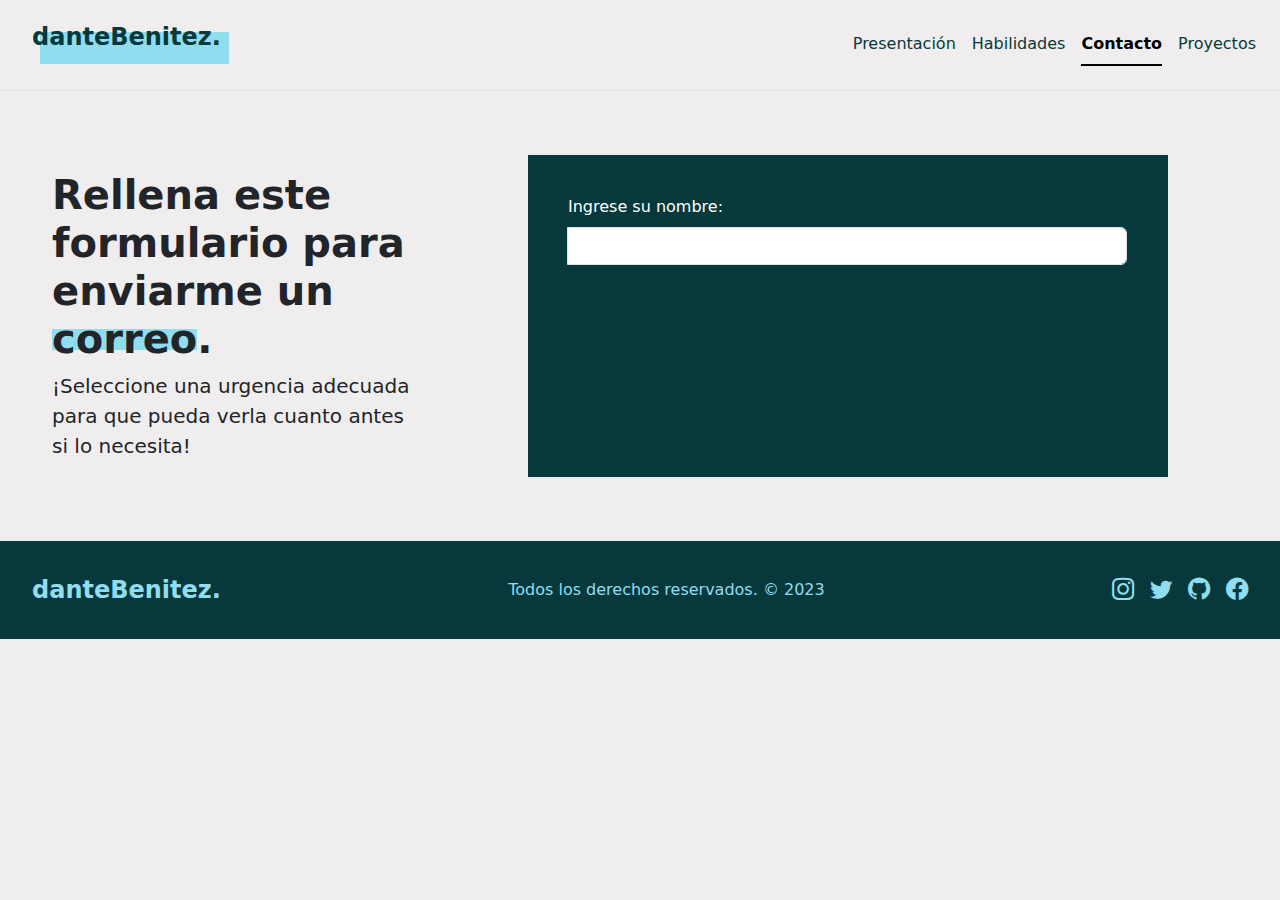
==== contact.html @ 48a147f8 "Comenzada estructura de contact.html" ====
<!DOCTYPE html>
<html lang="en">
<head>
    <meta charset="UTF-8">
    <meta http-equiv="X-UA-Compatible" content="IE=edge">
    <meta name="viewport" content="width=device-width, initial-scale=1.0">
    <title>Contáctame</title>
    <!--- Bootstrap CDN -->
        <link
            rel="stylesheet"
            href="https://cdn.jsdelivr.net/npm/bootstrap@5.3.0-alpha3/dist/css/bootstrap.min.css"
        />
        <!-- Bootstrap Icons -->
        <link
            rel="stylesheet"
            href="https://cdn.jsdelivr.net/npm/bootstrap-icons@1.10.5/font/bootstrap-icons.css"
        />

        <link rel="stylesheet" href="./css/contact.css" />
</head>
<body>
    <header class="d-flex flex-wrap justify-content-center px-2 py-2 border-bottom gap-4 align-items-center">
        <a href="/" class="d-flex align-items-center mb-sm-4 mb-md-3 me-md-auto text-decoration-none navbar-brand">
          <span class="d-block d-md-none mx-4 decorated-text fw-bold logo">dB.</span>
          <span class="fs-4 d-none d-md-block mx-4 decorated-text fw-bold logo">danteBenitez.</span>
        </a>
  
        <nav>
          <ul class="nav nav-underline m-3">
            <li class="nav-item"><a href="./" class="nav-link" aria-current="page">Presentación</a></li>
            <li class="nav-item"><a href="./skills.html" class="nav-link">Habilidades</a></li>
            <li class="nav-item"><a href="./contact.html" class="nav-link active">Contacto</a></li>
            <li class="nav-item"><a href="./projects.html" class="nav-link">Proyectos</a></li>
          </ul>
      </nav>
    </header>

    <main>
        <article class="p-1 p-md-3 d-flex align-content-center justify-content-center mx-auto">
            <section class="row p-4 flex-column flex-md-row gap-2">
              <div class="container col-12 col-md-6 col-lg-5 col-xl-4 g-3 p-xl-4">
                <h1 class="fs-1 hero-text lead fw-bold">
                  Rellena este formulario para enviarme un <span class="decorated-text fw-bold highlight">correo</span>. 
                </h1>
                <p class="lead">
                    ¡Seleccione una urgencia adecuada para que pueda verla cuanto antes si lo necesita!
                </p>
              </div>
              <div class="col p-3 p-xl-4 d-flex justify-content-center">
                <form action="/" class="p-4 section-dark text-white contact-form">
                    <fieldset>
                        <div class="d-flex flex-column input-group">
                          <label for="name" class="form-label">Ingrese su nombre: </label>
                          <input type="text" class="w-100 form-control" name="name">
                        </div>
                    </fieldset>
                </form>
              </div>
            </section>
          </article>
    </main>

    <footer class="container-fluid p-2 d-flex justify-content-center justify-content-md-between flex-wrap align-items-center">
        <a href="/" class="d-flex align-items-center mb-3 mb-md-0 text-decoration-none navbar-brand">
            <span class="d-block d-md-none mx-4 inverted logo fw-bold">dB.</span>
            <span class="fs-4 d-none d-md-block mx-4 inverted fw-bold logo">danteBenitez.</span>
        </a>
  
        <p class="inverted mx-md-auto my-auto">
          Todos los derechos reservados. © 2023
        </p>
  
        <nav class="d-flex flex-row p-4 social-links gap-3 border-md-top">
          <a href="#">
            <i class="bi bi-instagram"></i>
          </a>
          <a href="#">
            <i class="bi bi-twitter"></i>
          </a>
          <a href="#">
            <i class="bi bi-github"></i>
          </a>
          <a href="">
            <i class="bi bi-facebook"></i>
          </a>
        </nav>
      </footer>
  
      <script src="https://cdn.jsdelivr.net/npm/bootstrap@5.3.0-alpha3/dist/js/bootstrap.bundle.min.js"></script>
</body>
</html>
---- css/contact.css ----
@import url(./general.css);

.contact-form {
    max-width: 70%;
    min-width: 50vw;
    gap: 1rem;
}

.contact-form > * {
    margin: 1rem;
}
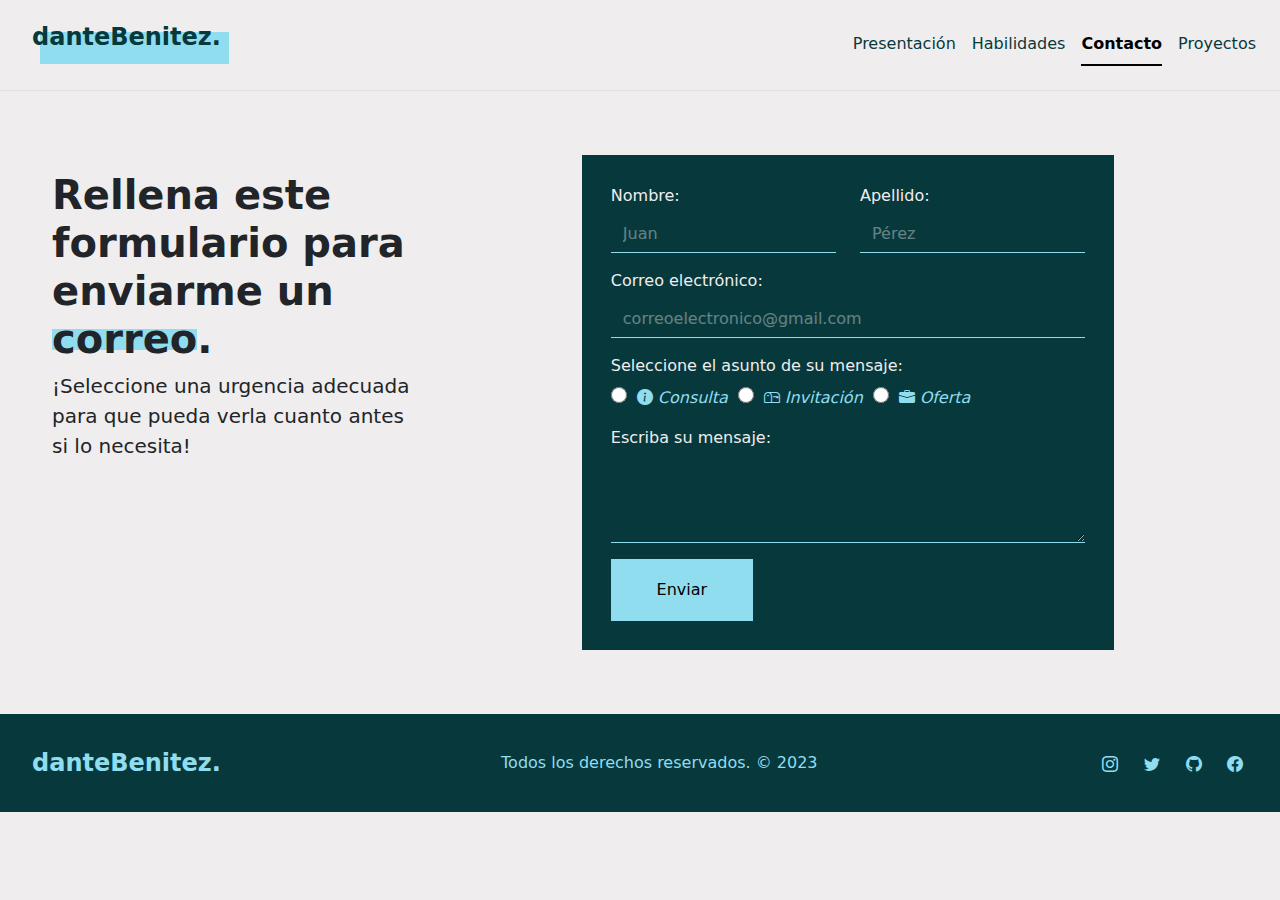
==== commit 5578bc03: "Terminado formulario de contacto" ====
--- a/contact.html
+++ b/contact.html
@@ -1,11 +1,11 @@
 <!DOCTYPE html>
 <html lang="en">
-<head>
-    <meta charset="UTF-8">
-    <meta http-equiv="X-UA-Compatible" content="IE=edge">
-    <meta name="viewport" content="width=device-width, initial-scale=1.0">
-    <title>Contáctame</title>
-    <!--- Bootstrap CDN -->
+    <head>
+        <meta charset="UTF-8" />
+        <meta http-equiv="X-UA-Compatible" content="IE=edge" />
+        <meta name="viewport" content="width=device-width, initial-scale=1.0" />
+        <title>Contáctame</title>
+        <!--- Bootstrap CDN -->
         <link
             rel="stylesheet"
             href="https://cdn.jsdelivr.net/npm/bootstrap@5.3.0-alpha3/dist/css/bootstrap.min.css"
@@ -17,75 +17,202 @@
         />
 
         <link rel="stylesheet" href="./css/contact.css" />
-</head>
-<body>
-    <header class="d-flex flex-wrap justify-content-center px-2 py-2 border-bottom gap-4 align-items-center">
-        <a href="/" class="d-flex align-items-center mb-sm-4 mb-md-3 me-md-auto text-decoration-none navbar-brand">
-          <span class="d-block d-md-none mx-4 decorated-text fw-bold logo">dB.</span>
-          <span class="fs-4 d-none d-md-block mx-4 decorated-text fw-bold logo">danteBenitez.</span>
-        </a>
-  
-        <nav>
-          <ul class="nav nav-underline m-3">
-            <li class="nav-item"><a href="./" class="nav-link" aria-current="page">Presentación</a></li>
-            <li class="nav-item"><a href="./skills.html" class="nav-link">Habilidades</a></li>
-            <li class="nav-item"><a href="./contact.html" class="nav-link active">Contacto</a></li>
-            <li class="nav-item"><a href="./projects.html" class="nav-link">Proyectos</a></li>
-          </ul>
-      </nav>
-    </header>
-
-    <main>
-        <article class="p-1 p-md-3 d-flex align-content-center justify-content-center mx-auto">
-            <section class="row p-4 flex-column flex-md-row gap-2">
-              <div class="container col-12 col-md-6 col-lg-5 col-xl-4 g-3 p-xl-4">
-                <h1 class="fs-1 hero-text lead fw-bold">
-                  Rellena este formulario para enviarme un <span class="decorated-text fw-bold highlight">correo</span>. 
-                </h1>
-                <p class="lead">
-                    ¡Seleccione una urgencia adecuada para que pueda verla cuanto antes si lo necesita!
-                </p>
-              </div>
-              <div class="col p-3 p-xl-4 d-flex justify-content-center">
-                <form action="/" class="p-4 section-dark text-white contact-form">
-                    <fieldset>
-                        <div class="d-flex flex-column input-group">
-                          <label for="name" class="form-label">Ingrese su nombre: </label>
-                          <input type="text" class="w-100 form-control" name="name">
-                        </div>
-                    </fieldset>
-                </form>
-              </div>
-            </section>
-          </article>
-    </main>
-
-    <footer class="container-fluid p-2 d-flex justify-content-center justify-content-md-between flex-wrap align-items-center">
-        <a href="/" class="d-flex align-items-center mb-3 mb-md-0 text-decoration-none navbar-brand">
-            <span class="d-block d-md-none mx-4 inverted logo fw-bold">dB.</span>
-            <span class="fs-4 d-none d-md-block mx-4 inverted fw-bold logo">danteBenitez.</span>
-        </a>
-  
-        <p class="inverted mx-md-auto my-auto">
-          Todos los derechos reservados. © 2023
-        </p>
-  
-        <nav class="d-flex flex-row p-4 social-links gap-3 border-md-top">
-          <a href="#">
-            <i class="bi bi-instagram"></i>
-          </a>
-          <a href="#">
-            <i class="bi bi-twitter"></i>
-          </a>
-          <a href="#">
-            <i class="bi bi-github"></i>
-          </a>
-          <a href="">
-            <i class="bi bi-facebook"></i>
-          </a>
-        </nav>
-      </footer>
-  
-      <script src="https://cdn.jsdelivr.net/npm/bootstrap@5.3.0-alpha3/dist/js/bootstrap.bundle.min.js"></script>
-</body>
-</html>+    </head>
+    <body>
+        <header
+            class="d-flex flex-wrap justify-content-center px-2 py-2 border-bottom gap-4 align-items-center"
+        >
+            <a
+                href="/"
+                class="d-flex align-items-center mb-sm-4 mb-md-3 me-md-auto text-decoration-none navbar-brand"
+            >
+                <span class="d-block d-md-none mx-4 decorated-text fw-bold logo"
+                    >dB.</span
+                >
+                <span
+                    class="fs-4 d-none d-md-block mx-4 decorated-text fw-bold logo"
+                    >danteBenitez.</span
+                >
+            </a>
+
+            <nav>
+                <ul class="nav nav-underline m-3">
+                    <li class="nav-item">
+                        <a href="./" class="nav-link"
+                            >Presentación</a
+                        >
+                    </li>
+                    <li class="nav-item">
+                        <a href="./skills.html" class="nav-link">Habilidades</a>
+                    </li>
+                    <li class="nav-item">
+                        <a href="./contact.html" class="nav-link active" aria-current="page"
+                            >Contacto</a
+                        >
+                    </li>
+                    <li class="nav-item">
+                        <a href="./projects.html" class="nav-link">Proyectos</a>
+                    </li>
+                </ul>
+            </nav>
+        </header>
+
+        <main>
+            <article
+                class="p-1 p-md-3 d-flex align-content-center justify-content-center mx-auto"
+            >
+                <section class="row p-4 flex-column flex-md-row gap-2">
+                    <div
+                        class="container col-12 col-md-6 col-lg-5 col-xl-4 g-3 p-xl-4"
+                    >
+                        <h1 class="fs-1 hero-text lead fw-bold">
+                            Rellena este formulario para enviarme un
+                            <span class="decorated-text fw-bold highlight"
+                                >correo</span
+                            >.
+                        </h1>
+                        <p class="lead">
+                            ¡Seleccione una urgencia adecuada para que pueda
+                            verla cuanto antes si lo necesita!
+                        </p>
+                    </div>
+                    <div class="col p-3 p-xl-4 d-flex justify-content-center">
+                        <form
+                            action="/"
+                            class="p-4 section-dark text-white contact-form"
+                        >
+                            <fieldset>
+                                <div class="row">
+                                  <div class="mb-3 col-12 col-md-6">
+                                    <label
+                                        for=""
+                                        class="form-label"
+                                        >Nombre: </label
+                                    >
+                                    <input
+                                        type="text"
+                                        class="form-control"
+                                        id="nombre"
+                                        placeholder="Juan"
+                                    />
+                                  </div>
+                                  <div class="mb-3 col-12 col-md-6">
+                                    <label
+                                        for="apellido"
+                                        class="form-label"
+                                        >Apellido: </label
+                                    >
+                                    <input
+                                        type="email"
+                                        class="form-control"
+                                        id="apellido"
+                                        placeholder="Pérez"
+                                    />
+                                </div>
+                                    <div class="mb-3">
+                                        <label
+                                            for="email"
+                                            class="form-label"
+                                            >Correo electrónico: </label
+                                        >
+                                        <input
+                                            type="email"
+                                            class="form-control"
+                                            id="email"
+                                            placeholder="correoelectronico@gmail.com"
+                                        />
+                                    </div>
+                                    <div class="mb-3 col-12">
+                                      <label
+                                          for="urgencia"
+                                          class="form-label w-100"
+                                          >Seleccione el asunto de su mensaje: </label
+                                      >
+                                      <input
+                                          type="radio"
+                                          class="form-check-inline"
+                                          name="asunto"
+                                      /> 
+                                      <i class="bi bi-info-circle-fill">
+                                        Consulta
+                                      </i>
+                                      <input
+                                          type="radio"
+                                          class="form-check-inline"
+                                          name="asunto"
+                                      />
+                                      <i class="bi bi-mailbox">
+                                        Invitación
+                                      </i>
+                                      <input
+                                          type="radio"
+                                          class="form-check-inline"
+                                          name="asunto"
+                                      />
+                                      <i class="bi bi-briefcase-fill">
+                                        Oferta
+                                      </i>
+                                  </div>
+                                    <div class="mb-3">
+                                        <label
+                                            for="mensaje"
+                                            class="form-label"
+                                            >Escriba su mensaje: </label
+                                        >
+                                        <textarea
+                                            class="form-control"
+                                            id="mensaje"
+                                            rows="3"
+                                        ></textarea>
+                                    </div>
+                                  <div class="col-12 col-lg-4">
+                                    <button type="submit" class="animated-btn">
+                                      Enviar
+                                    </button>
+                                  </div>
+                                </div>
+                            </fieldset>
+                        </form>
+                    </div>
+                </section>
+            </article>
+        </main>
+
+        <footer
+            class="container-fluid p-2 d-flex justify-content-center justify-content-md-between flex-wrap align-items-center"
+        >
+            <a
+                href="/"
+                class="d-flex align-items-center mb-3 mb-md-0 text-decoration-none navbar-brand"
+            >
+                <span class="d-block d-md-none mx-4 inverted logo fw-bold"
+                    >dB.</span
+                >
+                <span class="fs-4 d-none d-md-block mx-4 inverted fw-bold logo"
+                    >danteBenitez.</span
+                >
+            </a>
+
+            <p class="inverted mx-md-auto my-auto">
+                Todos los derechos reservados. © 2023
+            </p>
+
+            <nav class="d-flex flex-row p-4 social-links gap-3 border-md-top">
+                <a href="#">
+                    <i class="bi bi-instagram"></i>
+                </a>
+                <a href="#">
+                    <i class="bi bi-twitter"></i>
+                </a>
+                <a href="#">
+                    <i class="bi bi-github"></i>
+                </a>
+                <a href="">
+                    <i class="bi bi-facebook"></i>
+                </a>
+            </nav>
+        </footer>
+
+        <script src="https://cdn.jsdelivr.net/npm/bootstrap@5.3.0-alpha3/dist/js/bootstrap.bundle.min.js"></script>
+    </body>
+</html>
--- a/css/contact.css
+++ b/css/contact.css
@@ -2,10 +2,67 @@
 
 .contact-form {
     max-width: 70%;
-    min-width: 50vw;
+    min-width: 80vw;
     gap: 1rem;
+}
+
+@media (min-width: 768px) {
+    .contact-form {
+        min-width: 40vw;
+    }
 }
 
 .contact-form > * {
     margin: 1rem;
+}
+
+.animated-btn {
+    width: 100%;
+    outline: none;
+    border: none;
+    background-color: var(--clr-secondary);
+}
+
+.animated-btn:hover {
+    background-color: var(--clr-white);
+}
+
+.form-label {
+    color: var(--clr-white);
+}
+
+.form-control::placeholder {
+    color: var(--clr-white);
+    opacity: 0.4;
+}
+
+.contact-form > * {
+    margin: 0.3rem;
+}
+
+.form-control {
+    background-color: transparent;
+    border: none;
+    border-bottom: 0.1rem solid var(--clr-secondary);
+    border-radius: 0;
+}
+
+input[type="radio"] {
+    width: 1rem;
+    height: 1rem;
+    margin: 0;
+}
+
+.bi {
+    color: var(--clr-secondary);
+    font-size: 1rem;
+    padding: 0.3rem;
+}
+
+.form-control:active, 
+.form-control:focus {
+    background-color: transparent;
+    border: none;
+    outline: var(--clr-white);
+    caret-color: var(--clr-secondary);
 }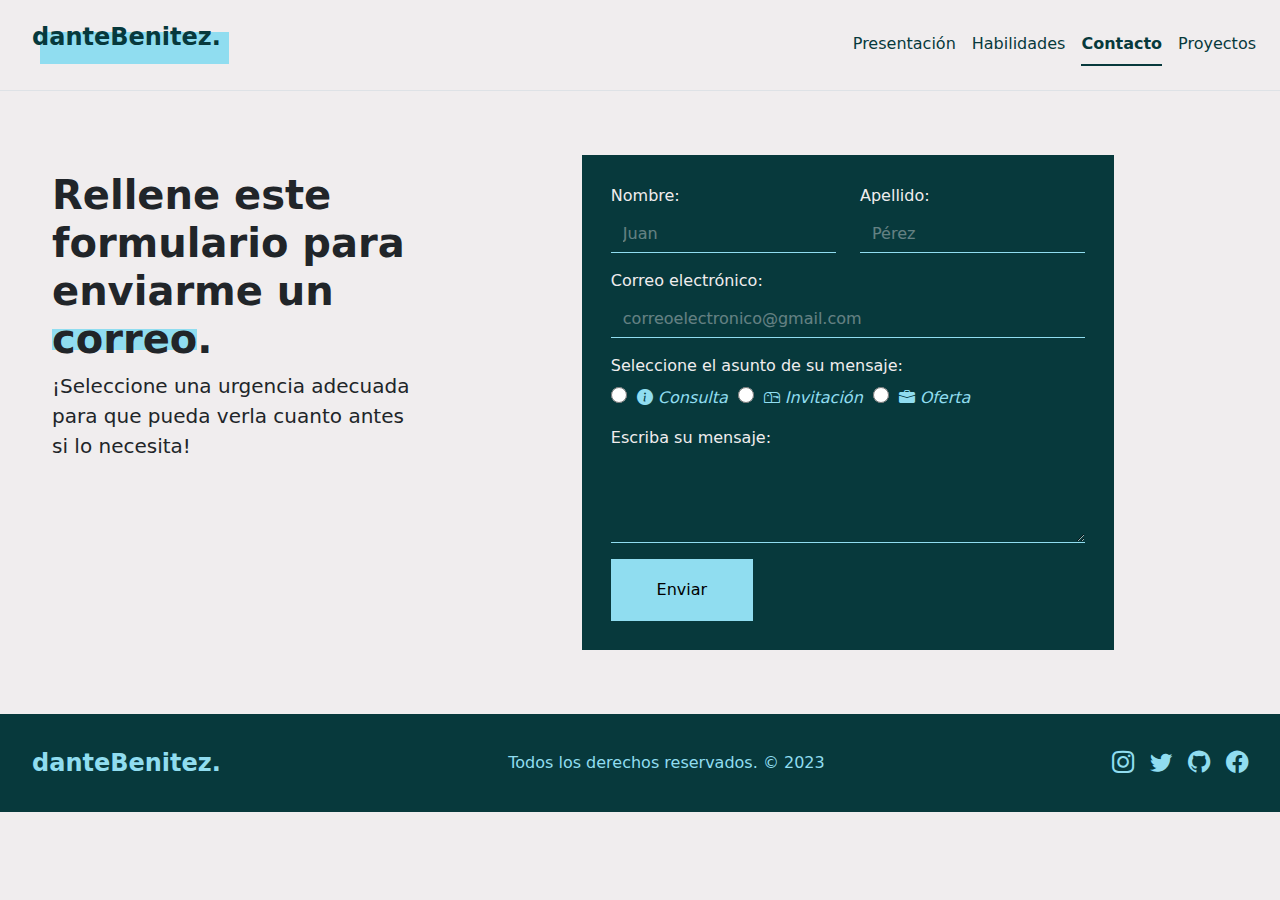
==== commit 095815ae: "Corregido hover de los íconos" ====
--- a/contact.html
+++ b/contact.html
@@ -66,7 +66,7 @@
                         class="container col-12 col-md-6 col-lg-5 col-xl-4 g-3 p-xl-4"
                     >
                         <h1 class="fs-1 hero-text lead fw-bold">
-                            Rellena este formulario para enviarme un
+                            Rellene este formulario para enviarme un
                             <span class="decorated-text fw-bold highlight"
                                 >correo</span
                             >.
--- a/css/contact.css
+++ b/css/contact.css
@@ -45,6 +45,7 @@
     border: none;
     border-bottom: 0.1rem solid var(--clr-secondary);
     border-radius: 0;
+    color: var(--clr-white);
 }
 
 input[type="radio"] {
@@ -53,7 +54,7 @@
     margin: 0;
 }
 
-.bi {
+.contact-form .bi {
     color: var(--clr-secondary);
     font-size: 1rem;
     padding: 0.3rem;
@@ -61,6 +62,7 @@
 
 .form-control:active, 
 .form-control:focus {
+    color: var(--clr-white);
     background-color: transparent;
     border: none;
     outline: var(--clr-white);
